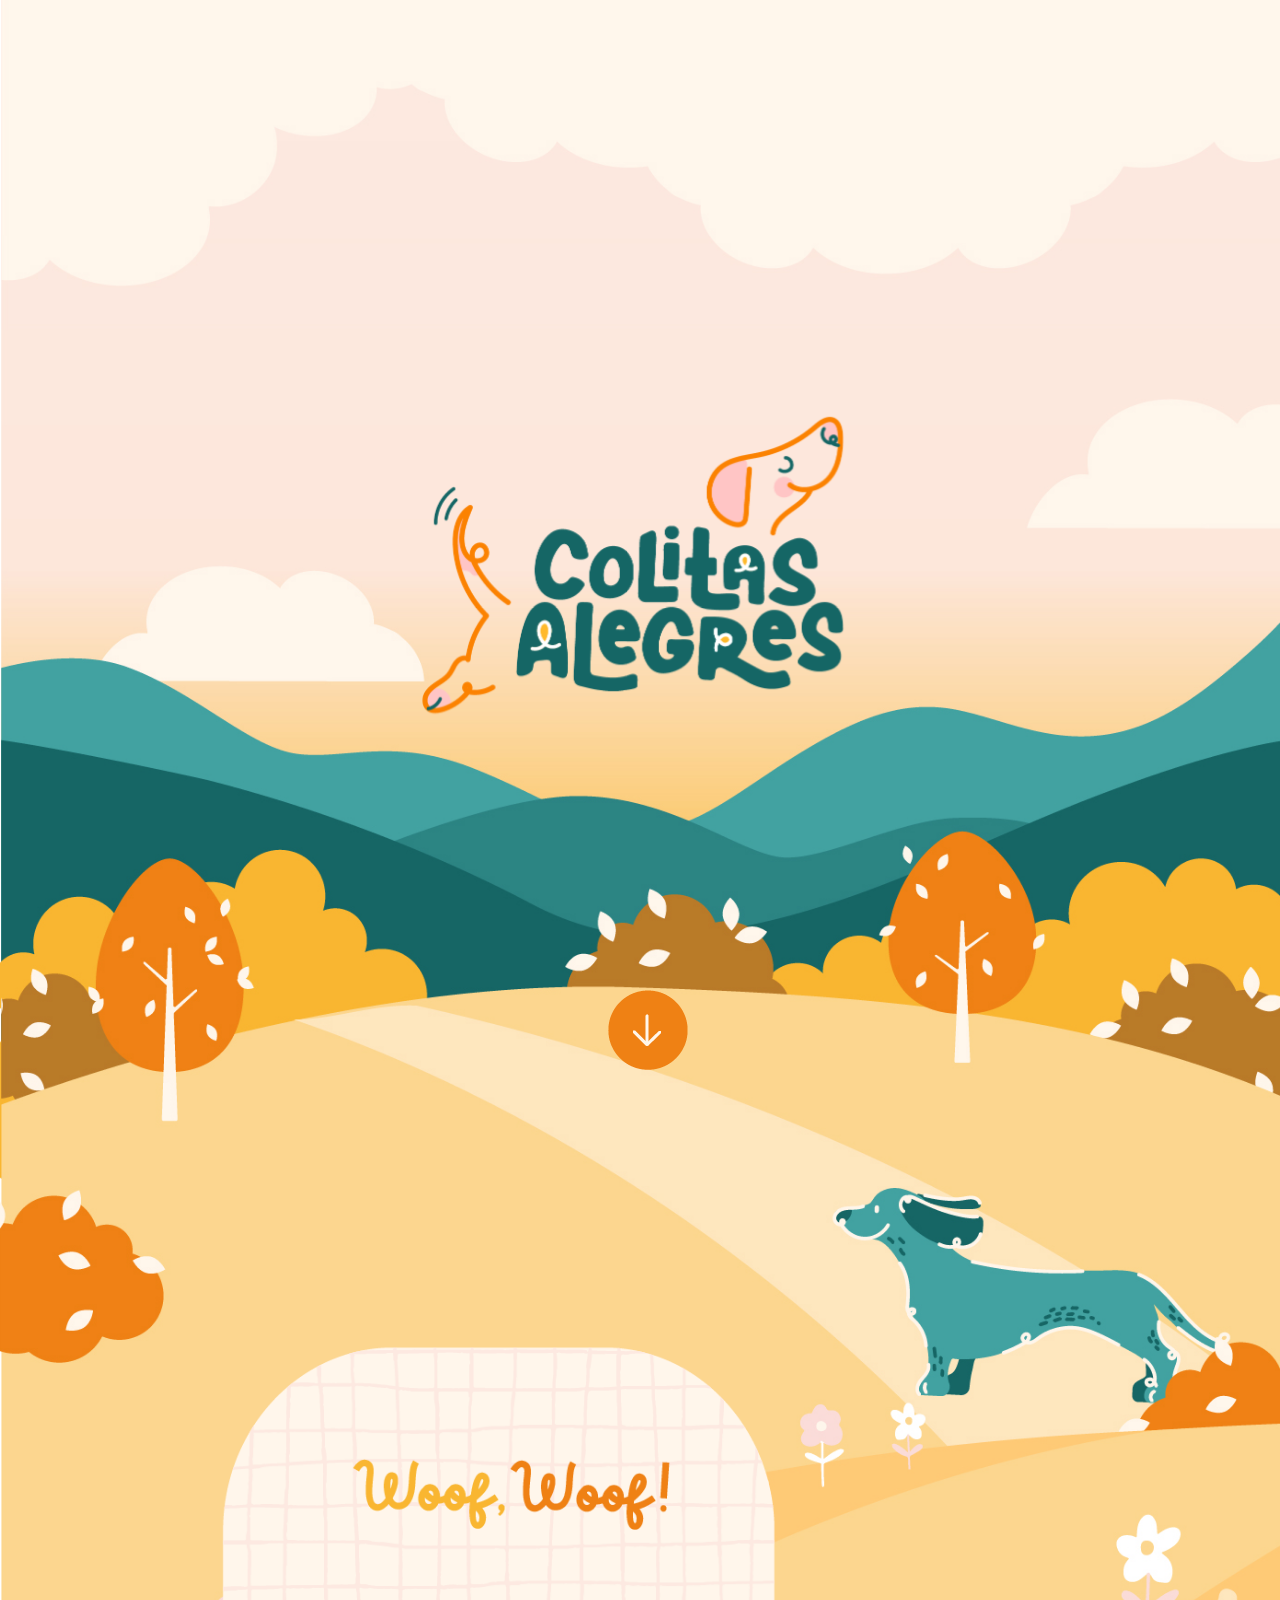
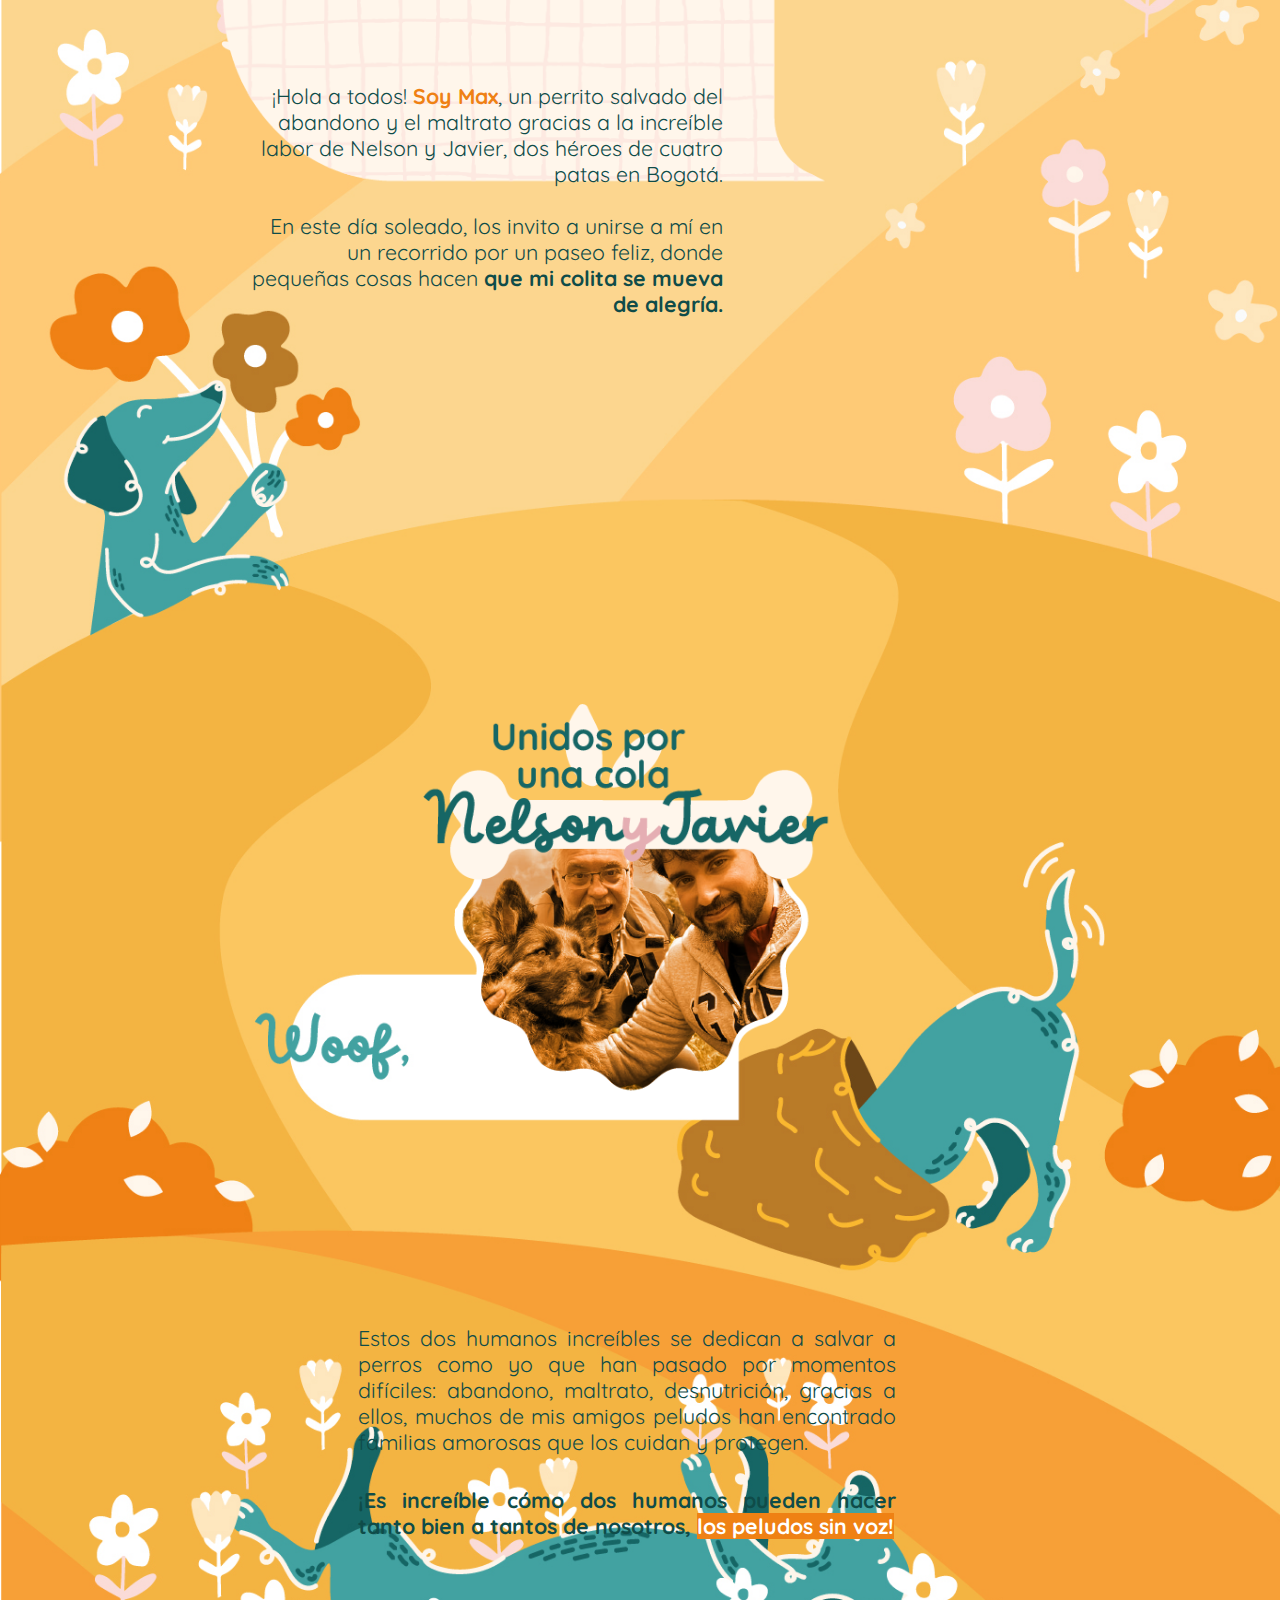
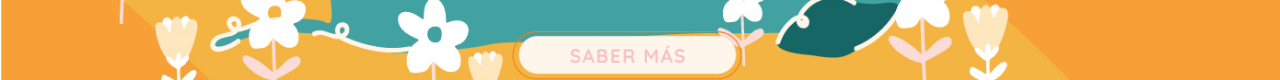
==== Colitas/index.html @ a788b343 "Creating "Colitas"Page" ====
<!DOCTYPE html>
<html lang="es">
  <head>
    <meta charset="UTF-8" />
    <meta name="viewport" content="width=device-width">
    <title>Colitas</title>
    <link rel="icon" href="/images/icon.png" type="image/png">
    <link rel="stylesheet" href="style.css" />
    
  </head>


  <body>

    <script src="parallax.js"></script>

    <div class="container-onePage">

      <div class="container-logo">
        <div class="container-logo2">
          <div data-relative-input="true" class="scene aniIustracion">
            <div data-depth="0.6">
              <img
                class="logo_pasillos"
                loading="lazy"
                src="images/img_4.png"
                alt=""
              />
            </div>
            <div data-depth="0.4">
              <img
                class="logo_pasillos"
                loading="lazy"
                src="images/img_3.png"
                alt=""
              />
            </div>
            <div data-depth="0.2">
              <img
                class="logo_pasillos"
                loading="lazy"
                src="images/img_2.png"
                alt=""
              />
            </div>
            <div data-depth="0.2">
              <img
                class="logo_pasillos"
                loading="lazy"
                src="images/img_1.png"
                alt=""
              />
            </div>
          </div>
        </div>

      </div>


    <!--  TODO: SCRIPT  -->
    
    <script src="main.js"></script>


    <a href="https://example.com">
    </a>
    <button>
        <img id="orange_btn" src="images/naranja_btn.png" alt="Button Image">
    </button>

    <nav id="globo1">
        <img  id="img_globo" src="images/globo1.png" alt="">
        <p>
            ¡Hola a todos! <span class="naranja">Soy Max</span>, un perrito salvado del abandono y el maltrato gracias a la
            increíble labor de Nelson y Javier, dos héroes de cuatro patas en Bogotá.
            <br>
            <br>
            En este día soleado, los invito a unirse a mí en un recorrido por un paseo feliz, donde
            pequeñas cosas hacen <span class="bold">que mi colita se mueva de alegría.</span>
        </p>
    </nav>

    <nav id="nelson">
        <img id="img_nelson" src="images/img_5.png" alt="">
        <p>Estos dos humanos increíbles se dedican a salvar a perros como yo que han pasado por
            momentos difíciles: abandono, maltrato, desnutrición, gracias a ellos, muchos de mis
            amigos peludos han encontrado familias amorosas que los cuidan y protegen.</p>
        <p id="nel_text_2">
            <span class="bold">
                ¡Es increíble cómo dos humanos pueden hacer tanto bien a tantos de nosotros, 
                <span class="back_orange">
                    los peludos sin voz!
                </span>
            </span>
        </p>
    </nav>

    <a id="saber_btn" href="https://chelseaceliss.wixsite.com/colitas-alegres-blog ">
        <img src="images/btn2.png" alt="">
    </a>

  </body>
</html>
---- Colitas/style.css ----
@font-face {
    font-family: 'Quick Regular';
    src: url(tipos/Quicksand-Regular.ttf);
}
@font-face {
    font-family: 'Quick Bold';
    src: url(tipos/Quicksand-Bold.ttf);
}


  ::-webkit-scrollbar {
    display: none;
  }
  
  
  .container-onePage {
    width: 100vw;
    margin-top: 10%;

  }
  
  
  .container-logo {
    display: flex;
    flex-direction: column;
    justify-content: center;
    align-items: center;
    height: 100vh;
  }
  
  
  .container-logo2 {
    width: 65%;
    text-align: center;
  }
  
  
  .logo_pasillos {
    width: 65%;
    text-align: center;
  }

  body{
    background-image: url(images/background.png);
    width: 100%;
    background-size: cover;  
    background-repeat: no-repeat;
  }

  #orange_btn{
    width: 100%; 
    
  }
  button {
    background: none;
    padding: 0;
    border: none;
    display: flex;
    margin: 0 auto;
    margin-top: -3%;
    cursor: pointer;
  }
  

  #globo1 {
    display: flex; /* Ajusta el ancho del enlace al contenido */
    margin: 0 ; /* Centra horizontalmente */  
    margin-top: 1%;
    }
    #img_globo { 
        position: absolute; 
        width: 51vw;
        left: 14.5%;
        top: 145%;
    }
    #globo1 p{
        font-family: 'Quick Regular';
        margin: 0 auto;
        color: #0F4C49;
        font-size: 16pt;
        position: absolute;
        top: 187%;
        width: 37%;
        text-align: right;
        left: 19.5%;
    }

    .naranja { 
        color: #EF8114;
        font-family: 'Quick Bold';
    }
    .bold{
        font-family: 'Quick Bold';
    }

    #nelson img{
        position: absolute;
        top: 256%;
        left: 33%;
        width: 32%;
    }
    #nelson p{
        font-family: 'Quick Regular';
        margin: 0 auto;
        color: #0F4C49;
        font-size: 16pt;
        position: absolute;
        top: 325%;
        width: 42%;
        text-align: justify;
        left: 28%;
    }

    #nelson #nel_text_2{
        font-family: 'Quick Regular';
        margin: 0 auto;
        color: #0F4C49;
        font-size: 16pt;
        position: absolute;
        top: 343%;
        width: 42%;
        text-align: justify;
        left: 28%;
    }
    .back_orange{
        background-color: #EF8114;
        color: white;
    }
    #saber_btn{
        display: flex;
        margin: 0 auto;
        position: absolute;
        left: 40%; 
        top: 359%;
    }
    #saber_btn img {
        width: 18vw;
    }
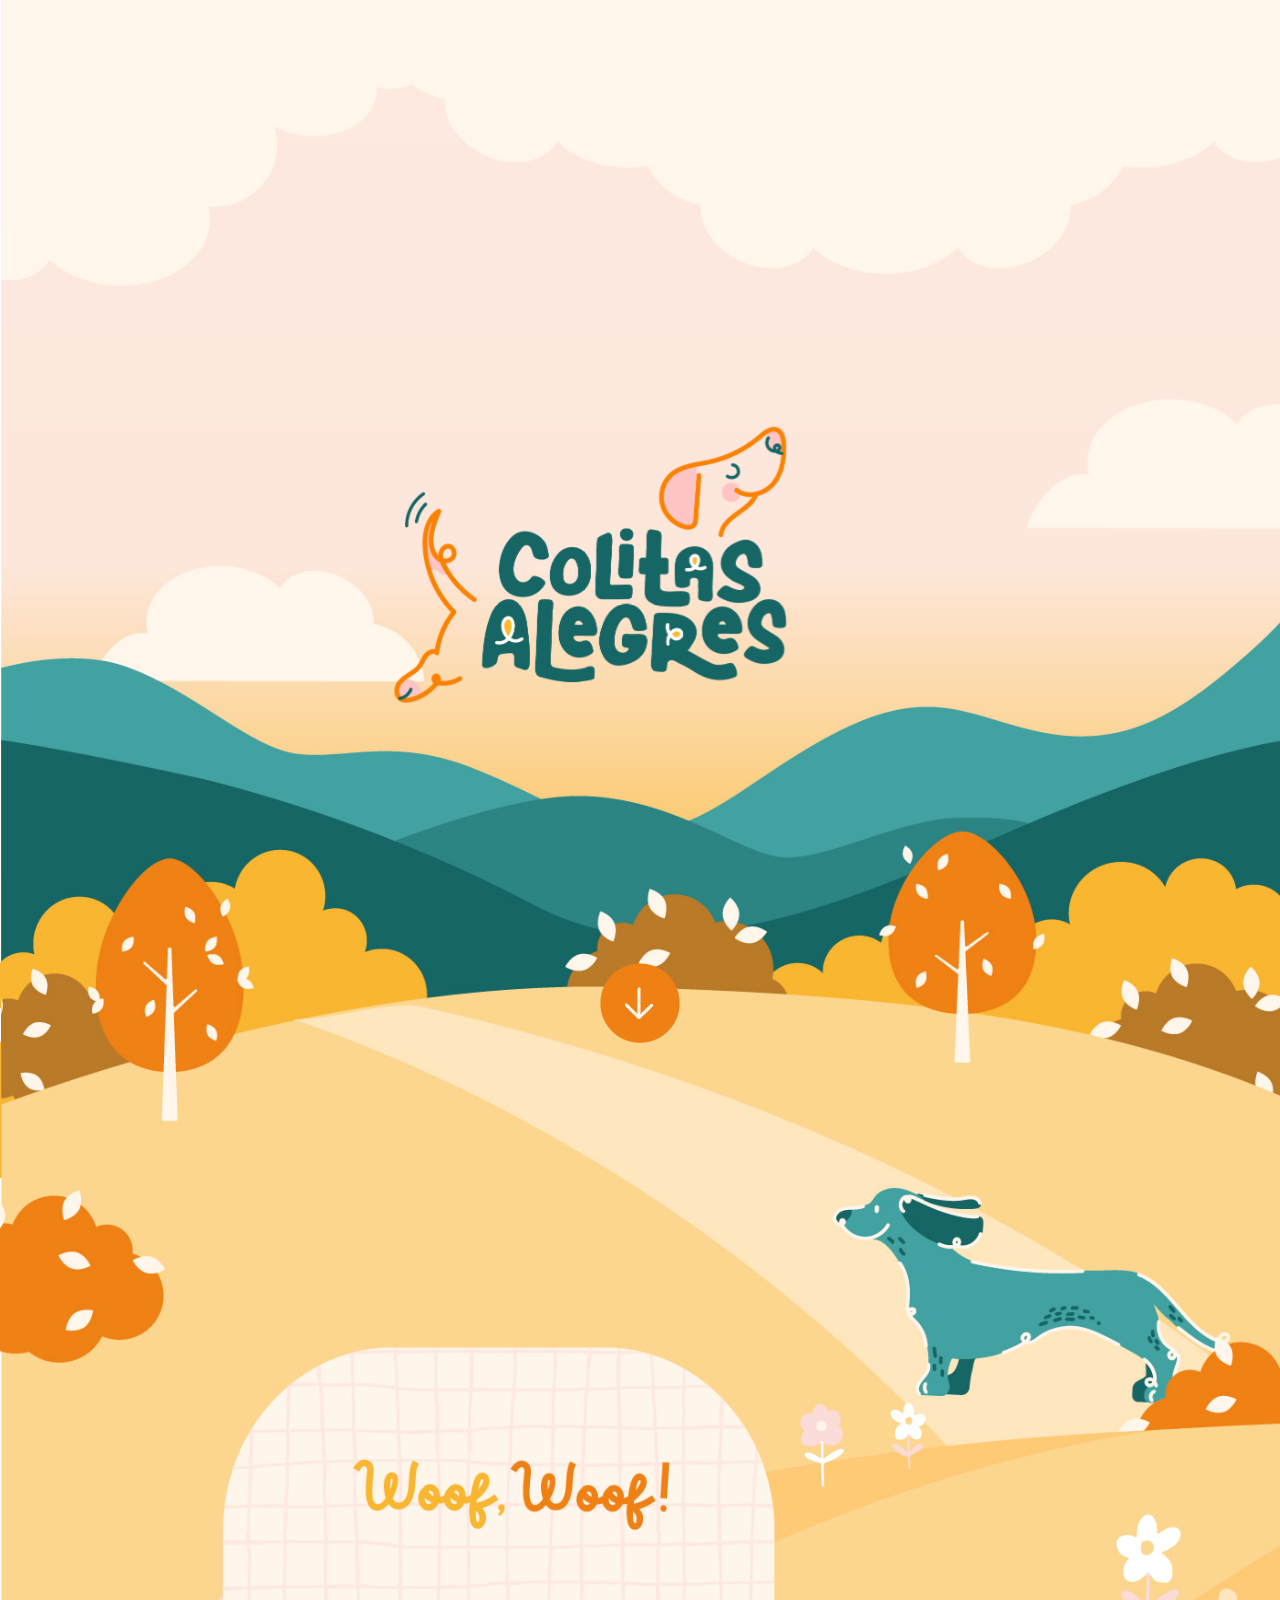
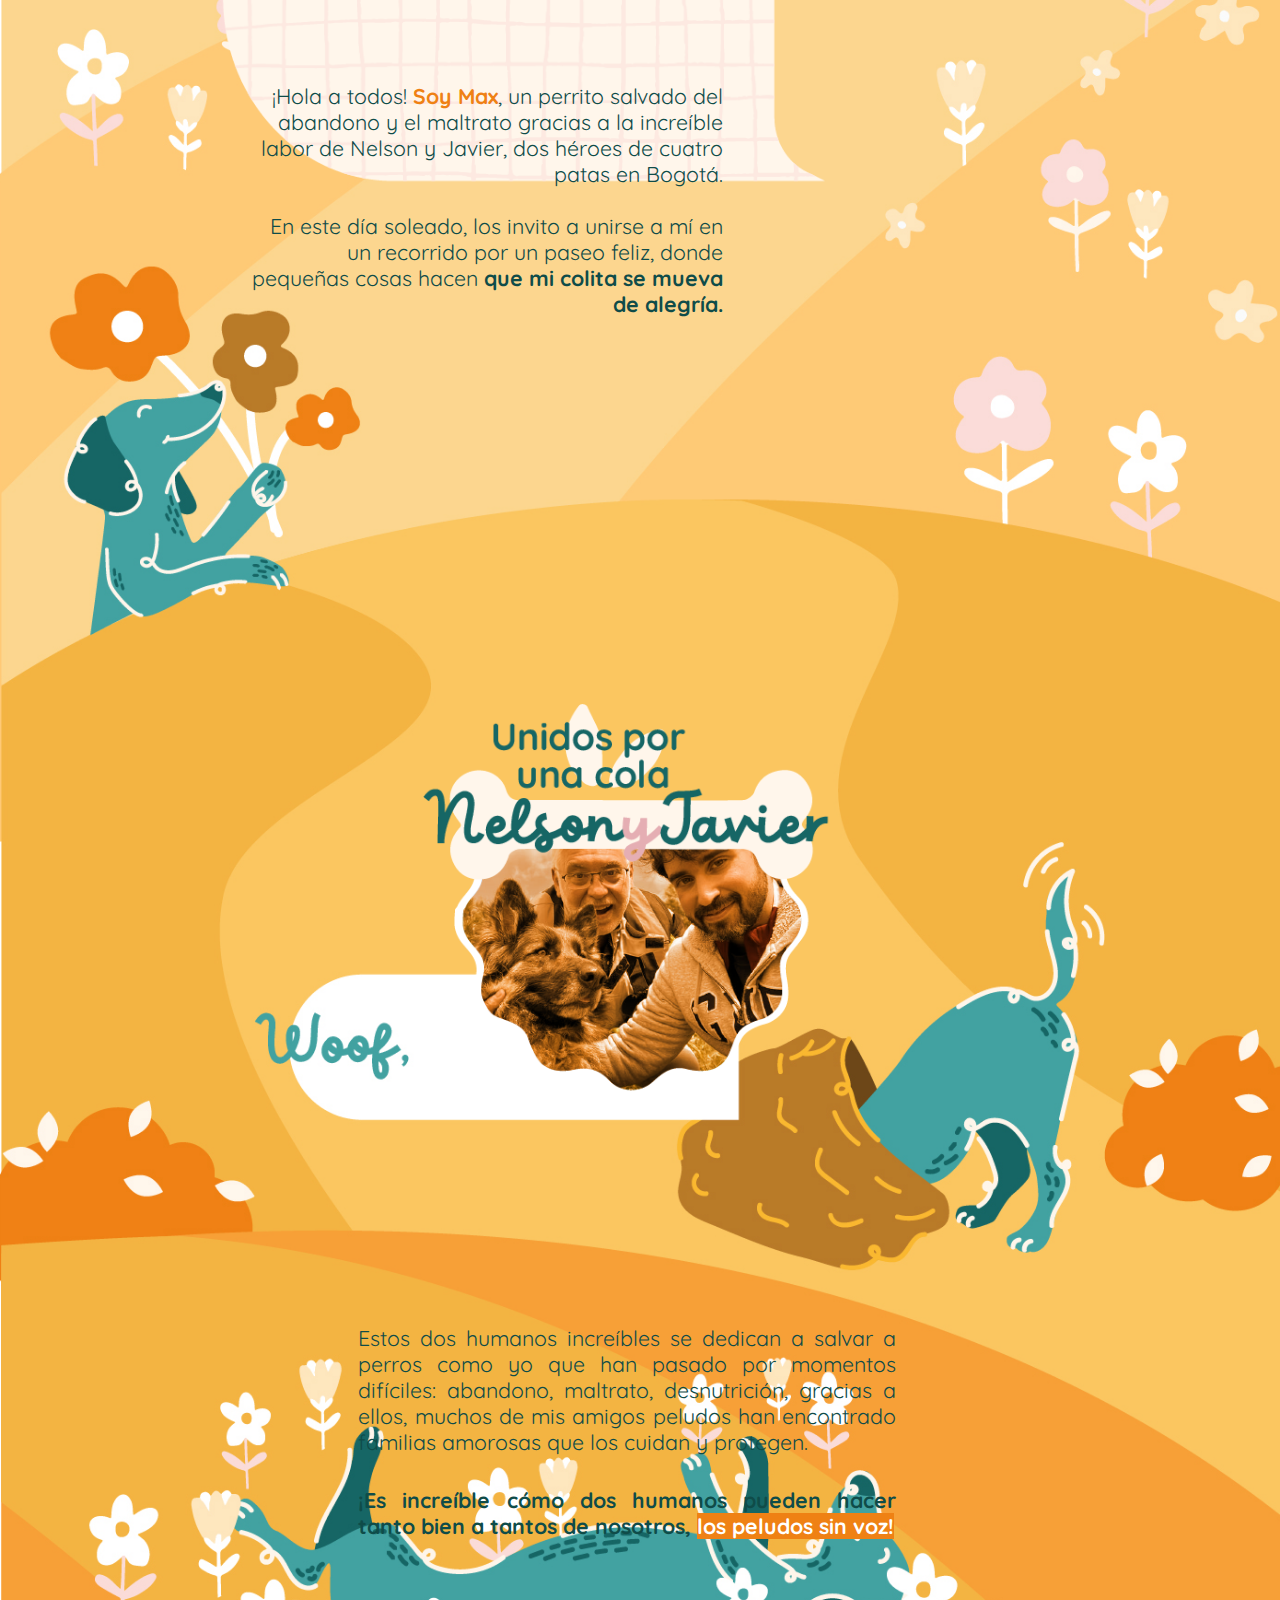
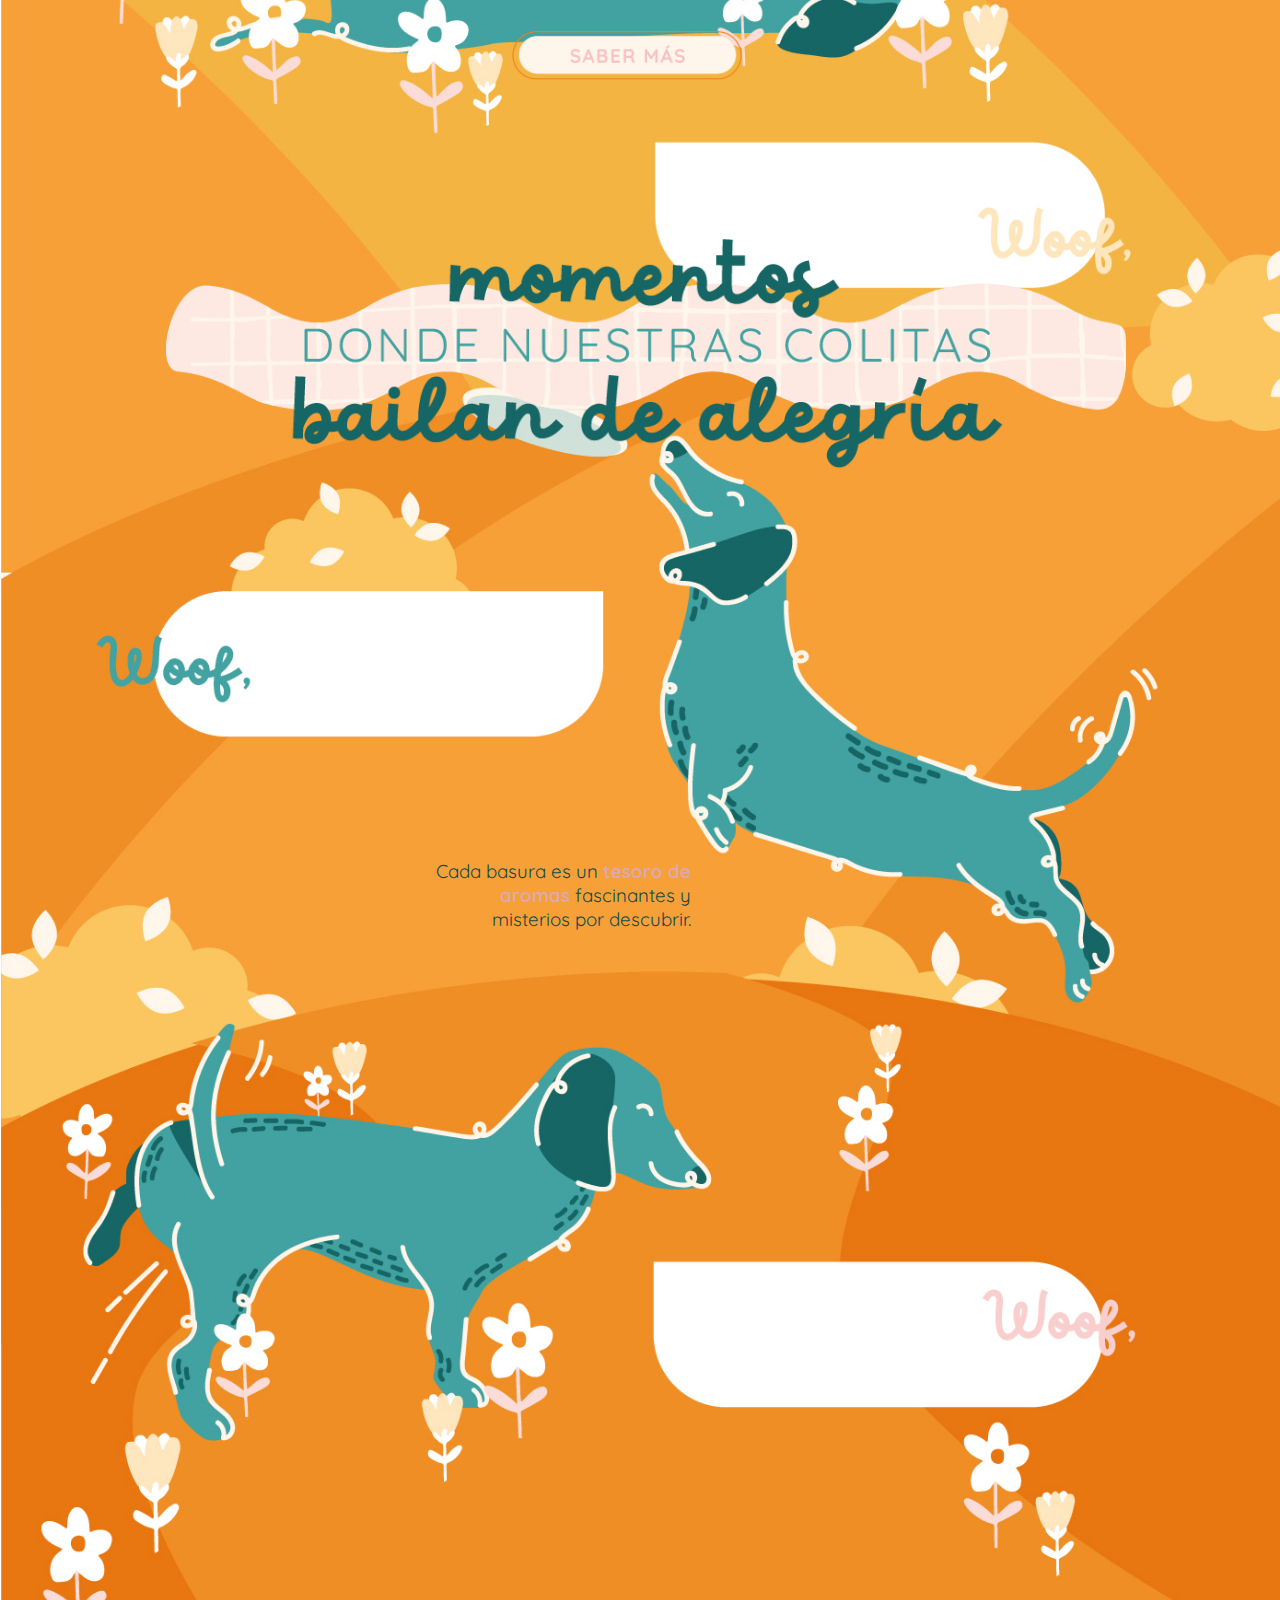
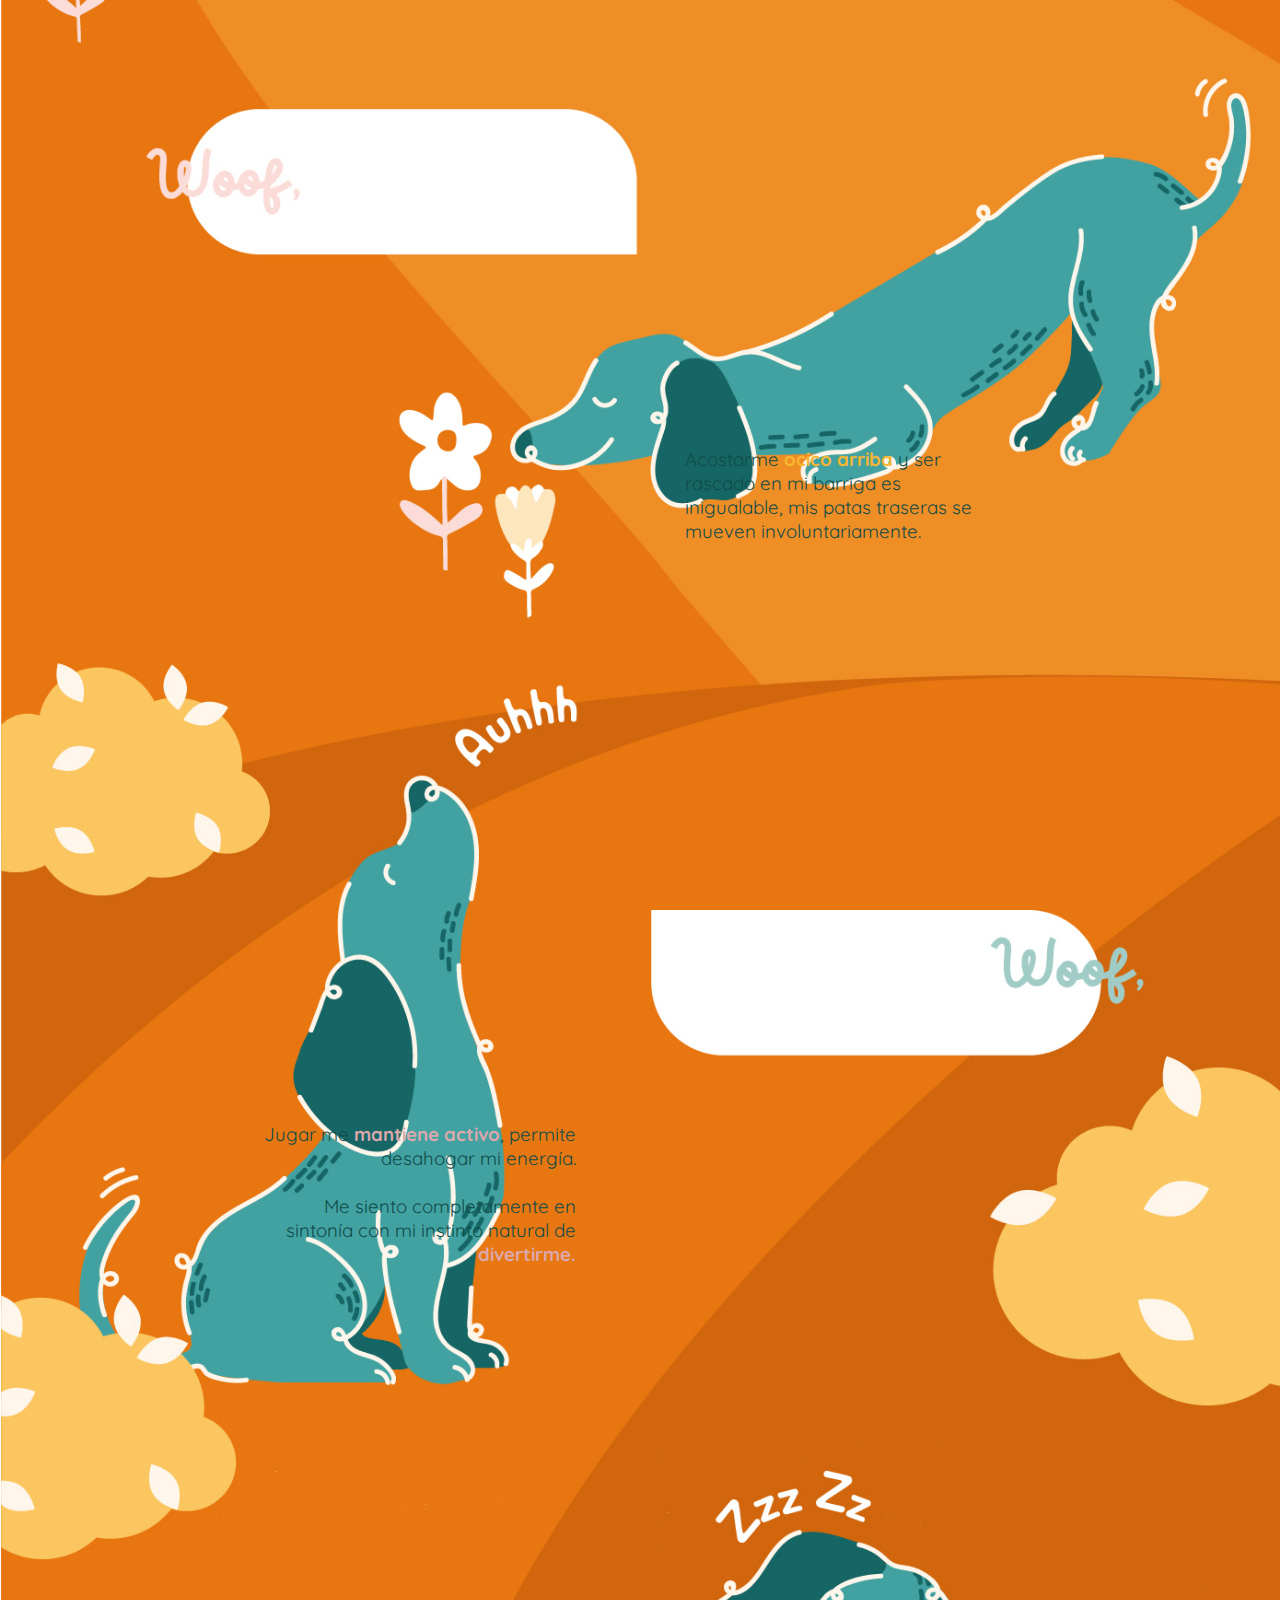
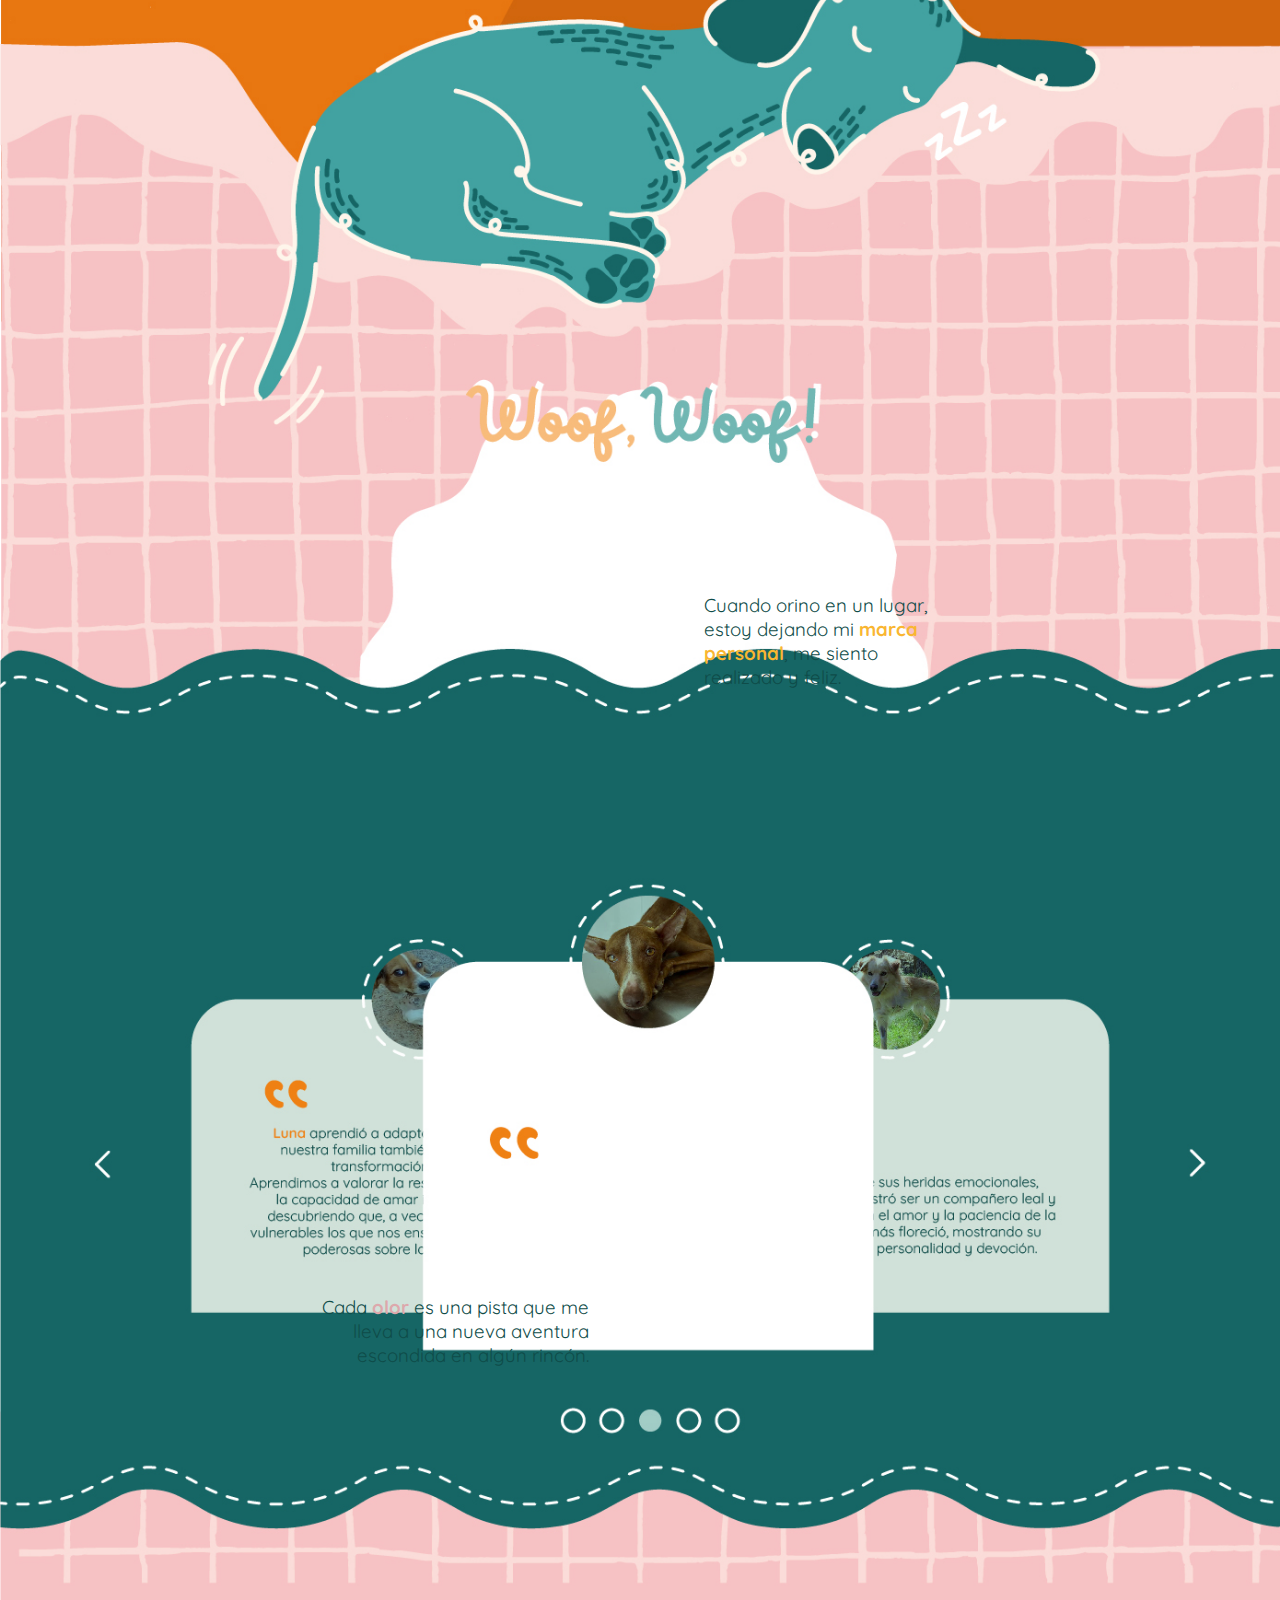
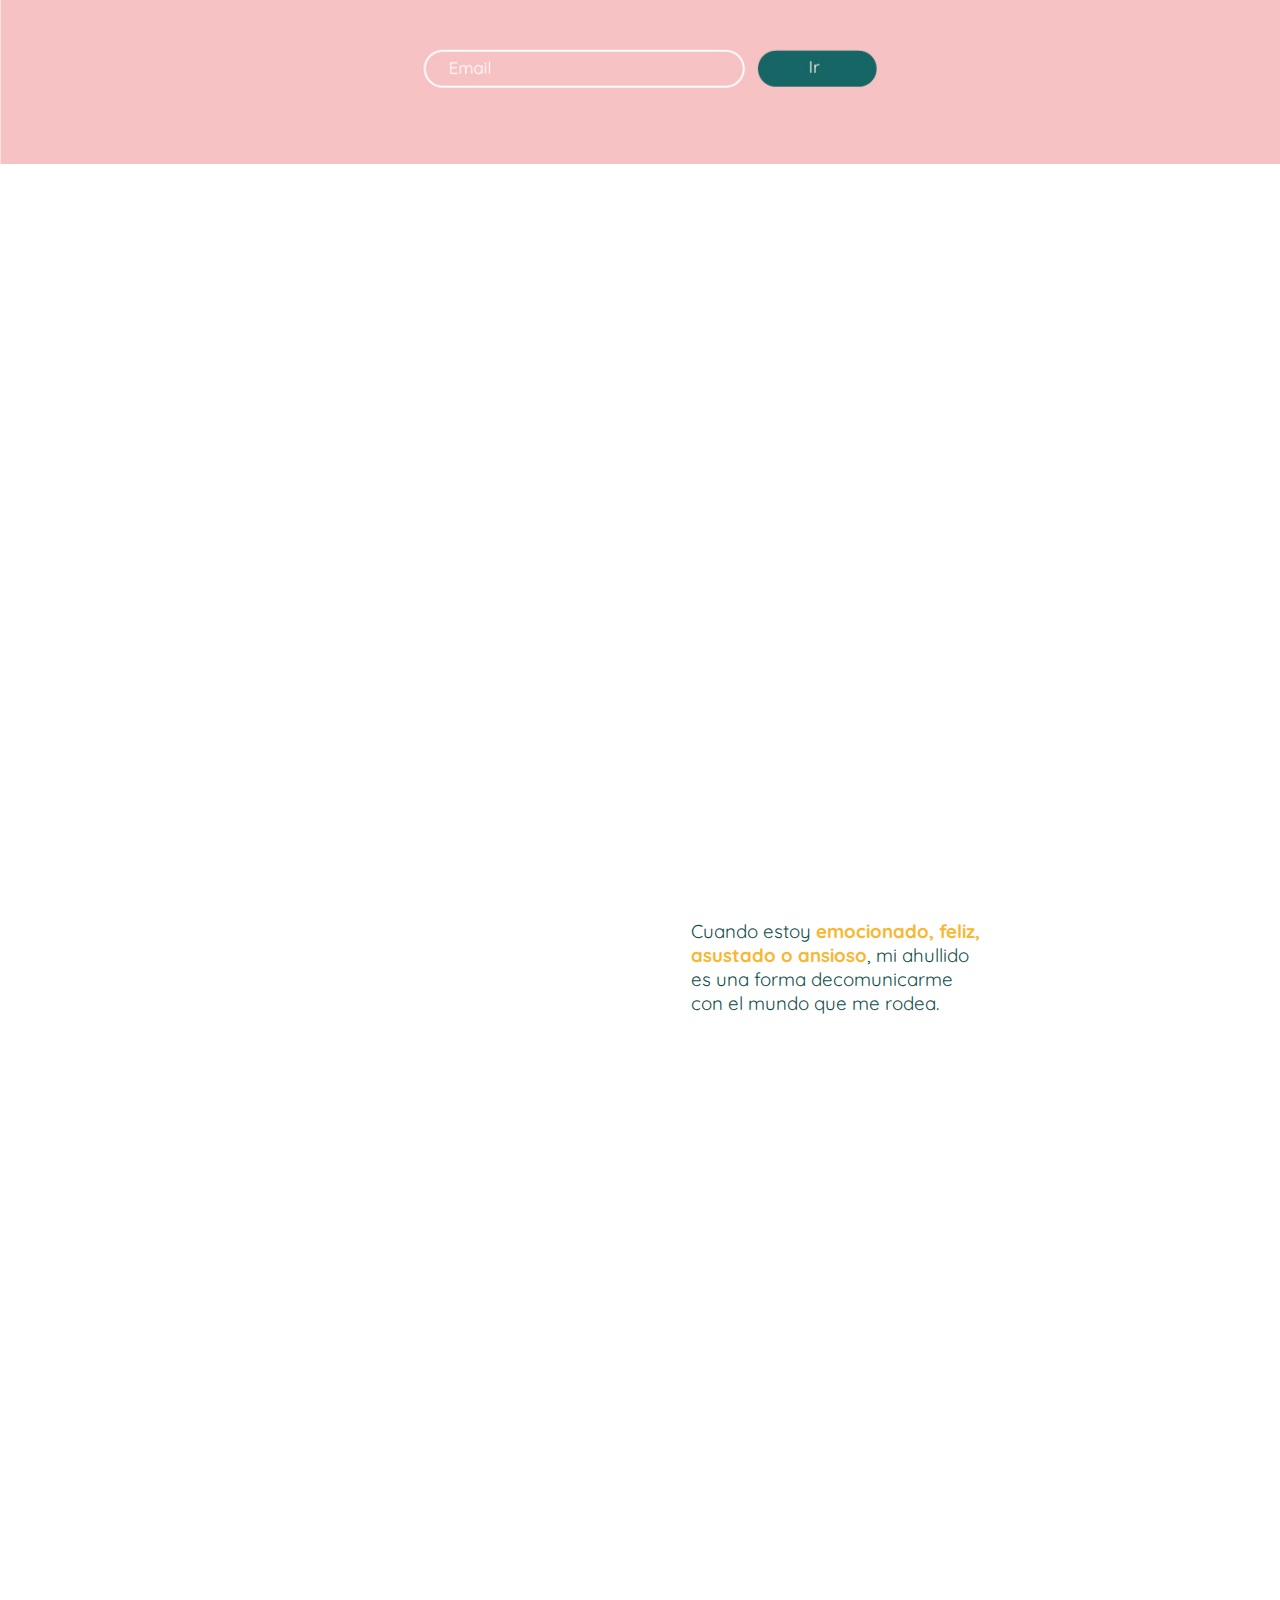
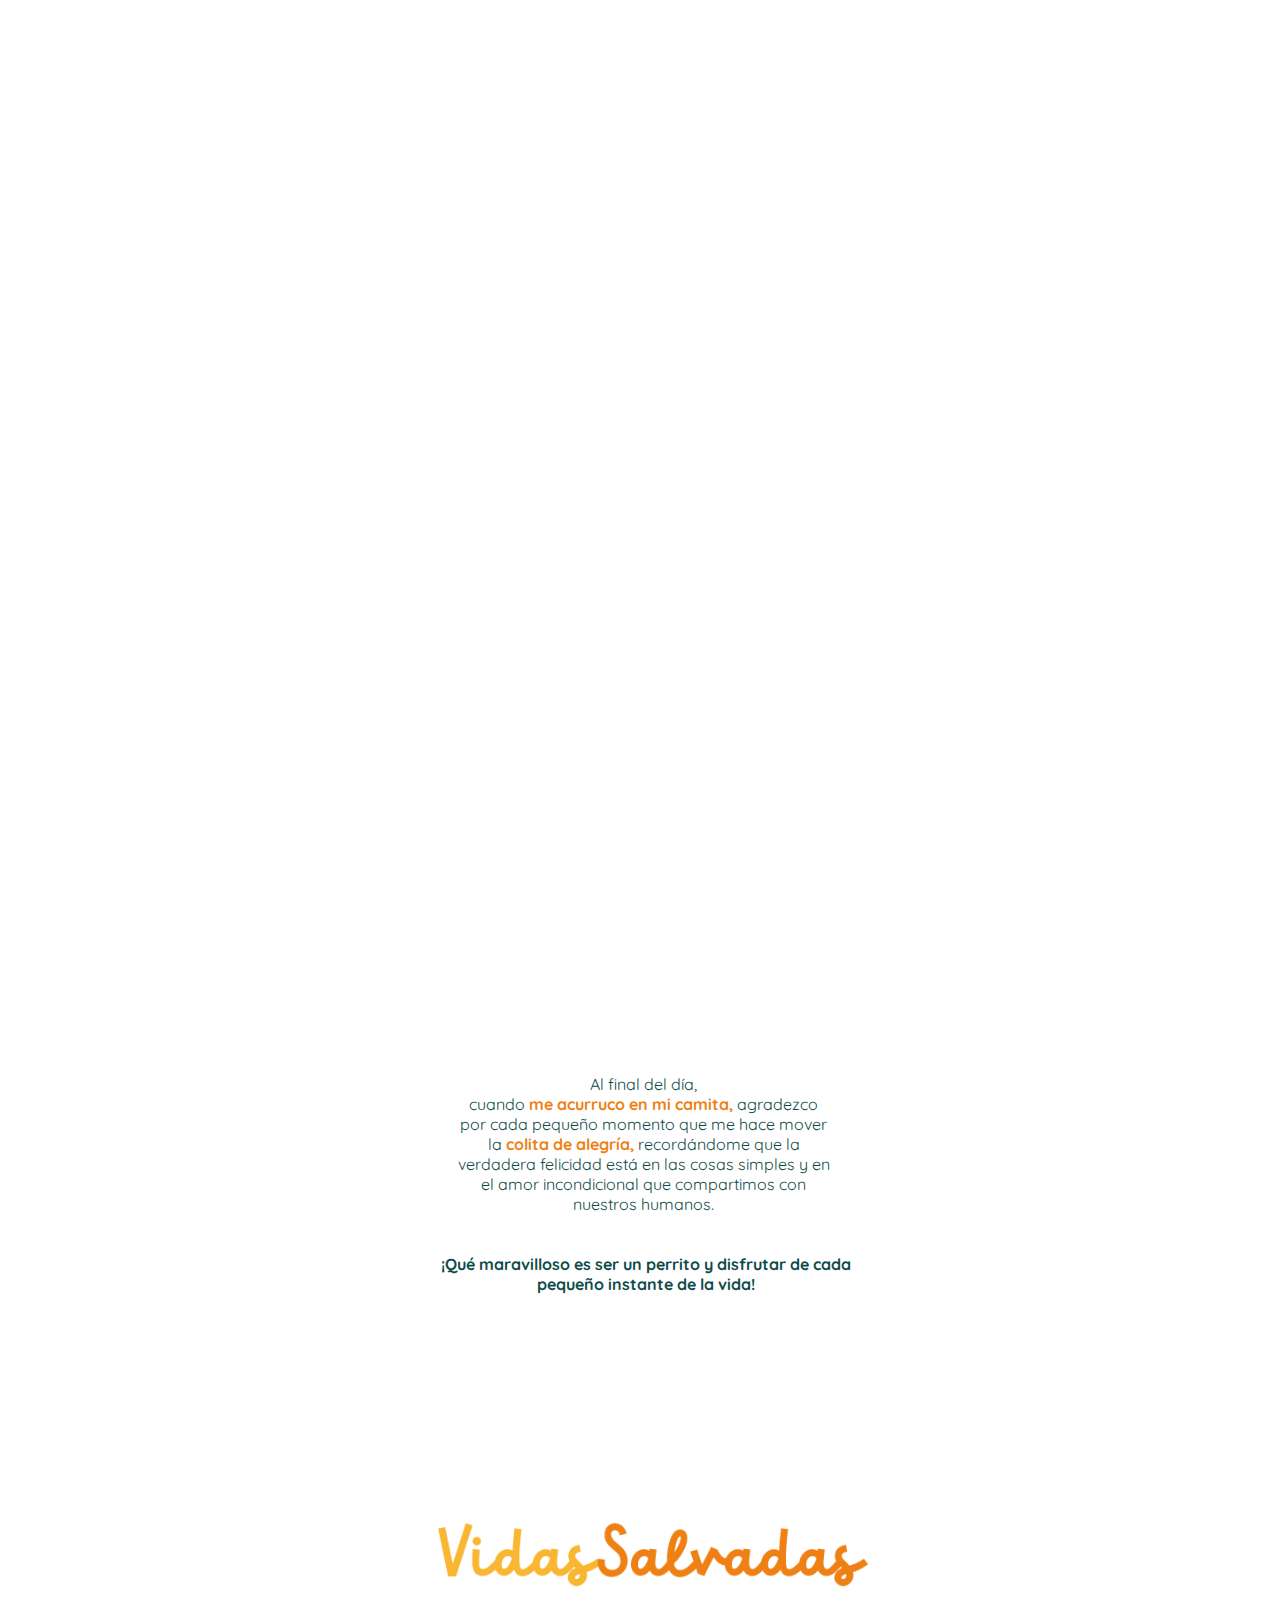
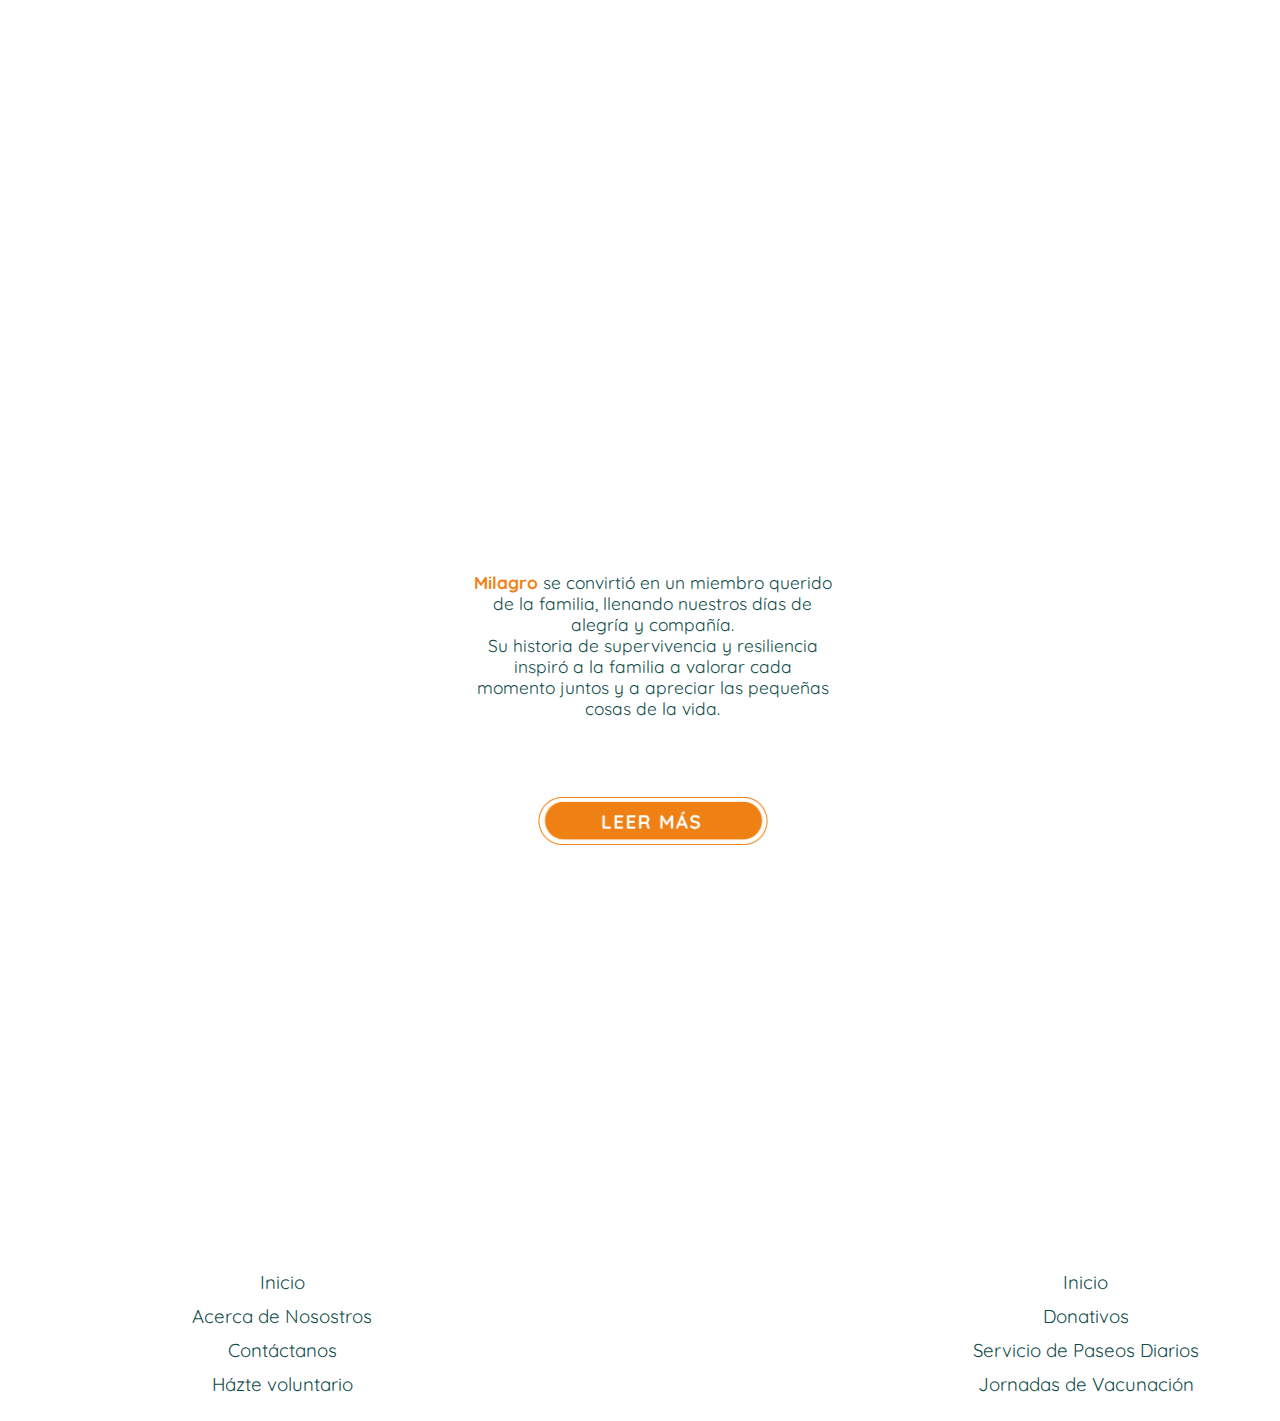
==== commit 017523b3: "Finishing page" ====
--- a/Colitas/index.html
+++ b/Colitas/index.html
@@ -12,9 +12,11 @@
 
   <body>
 
+    
+
     <script src="parallax.js"></script>
 
-    <div class="container-onePage">
+    <div id="inicio" class="container-onePage">
 
       <div class="container-logo">
         <div class="container-logo2">
@@ -56,17 +58,15 @@
 
       </div>
 
-
+    </div>  
     <!--  TODO: SCRIPT  -->
     
     <script src="main.js"></script>
 
+    <a id="flechita" href="#titu2">
+        <img id="orange_btn" src="images/naranja_btn.png" alt="Button Image">
+    </a>
 
-    <a href="https://example.com">
-    </a>
-    <button>
-        <img id="orange_btn" src="images/naranja_btn.png" alt="Button Image">
-    </button>
 
     <nav id="globo1">
         <img  id="img_globo" src="images/globo1.png" alt="">
@@ -95,9 +95,83 @@
         </p>
     </nav>
 
-    <a id="saber_btn" href="https://chelseaceliss.wixsite.com/colitas-alegres-blog ">
+    <a id="saber_btn" href="https://chelseaceliss.wixsite.com/colitas-alegres-blog " target="_blank" rel="noreferrer">
         <img src="images/btn2.png" alt="">
     </a>
 
+    <img id="titu2" src="images/tit2.png" alt="">
+
+    <p id="text3" >Cada basura es un <span class="rosa">tesoro de aromas</span> fascinantes y misterios por descubrir.</p>
+
+    <p id="text4" >Acostarme <span class="amarillo">ocico arriba</span> y ser rascado en mi barriga es inigualable, mis patas traseras se
+      mueven involuntariamente.</p>
+
+    <p id="text5">
+      Jugar me <span class="rosa">mantiene activo</span>, permite desahogar mi energía. 
+      <br><br>
+      Me siento completamente en sintonía con mi instinto natural de <span class="rosa">divertirme.</span>
+    </p>
+
+    <p id="text6">
+      Cuando orino en un lugar, estoy dejando mi <span class="amarillo">marca personal</span>, me siento realizado y feliz.
+    </p>
+
+    <p id="text7">
+      Cada <span class="rosa">olor</span> es una pista que me lleva a una nueva aventura escondida en algún rincón.
+    </p>
+
+    <p id="text8">
+      Cuando estoy <span class="amarillo">emocionado, feliz, asustado o ansioso</span>, mi ahullido es una forma decomunicarme con el mundo que me rodea.
+    </p>
+
+    <p id="text9">
+      Al final del día, <br>
+      cuando <span class="naranja">me acurruco en mi camita,</span> agradezco <br>
+      por cada pequeño momento que me hace mover la 
+      <span class="naranja">colita de alegría,</span> recordándome que la verdadera felicidad está en las cosas simples y en el
+      amor incondicional que compartimos con nuestros humanos.
+    </p>
+
+    <p id="text10" class="bold">
+      ¡Qué maravilloso es ser un perrito y disfrutar de cada pequeño instante de la vida!
+    </p>
+
+    <nav class="footer1">
+      <a href="#inicio">Inicio</a>
+      <a href="">Acerca de Nosostros</a>
+      <a href="">Contáctanos</a>
+      <a href="">Házte voluntario</a>
+
+    </nav>
+
+    <img id="tit3" src="images/tit3.png" alt="">
+
+    <p id="text11">
+      <span class="naranja">Milagro</span> se convirtió en un miembro querido de la familia, llenando nuestros días de
+      alegría y compañía. <br>
+      Su historia de supervivencia y resiliencia inspiró a la familia a valorar cada momento
+      juntos y a apreciar las pequeñas cosas de la vida.
+    </p>
+
+    <a id="leer_mas" href=" https://www.instagram.com/colitasalegres.co/" target="_blank" rel="noreferrer">
+      <img src="images/btn3.png" alt="">
+  </a>
+
+  <h2 class="bold">SUSCRÍBETE A NUESTRO BLOG DE NOTICIAS</h2>
+
+  <nav class="footer2">
+    <a href="#inicio">Inicio</a>
+    <a href="">Donativos</a>
+    <a href="">Servicio de Paseos Diarios</a>
+    <a href="">Jornadas de Vacunación</a>
+
+  </nav>
+
+
   </body>
+
+  <footer>
+    
+  </footer>
+
 </html>
--- a/Colitas/style.css
+++ b/Colitas/style.css
@@ -14,9 +14,8 @@
   
   
   .container-onePage {
-    width: 100vw;
+    width: 98vw;
     margin-top: 10%;
-
   }
   
   
@@ -26,45 +25,51 @@
     justify-content: center;
     align-items: center;
     height: 100vh;
+    width: 95%;
   }
   
   
   .container-logo2 {
     width: 65%;
     text-align: center;
+
   }
   
   
   .logo_pasillos {
     width: 65%;
     text-align: center;
+
   }
 
   body{
     background-image: url(images/background.png);
-    width: 100%;
-    background-size: cover;  
+    background-size: cover; 
     background-repeat: no-repeat;
   }
 
-  #orange_btn{
-    width: 100%; 
-    
-  }
-  button {
-    background: none;
-    padding: 0;
-    border: none;
+  p{
+    font-family: 'Quick Regular';
+    color: #0F4C49;
+    font-size: 16pt;
+  }
+
+  
+  #flechita {
     display: flex;
     margin: 0 auto;
-    margin-top: -3%;
-    cursor: pointer;
+    margin-top: -5%;
+  }
+
+  #orange_btn {
+    display: flex;
+    margin: 0 auto;
   }
   
 
   #globo1 {
-    display: flex; /* Ajusta el ancho del enlace al contenido */
-    margin: 0 ; /* Centra horizontalmente */  
+    display: flex;
+    margin: 0 ;
     margin-top: 1%;
     }
     #img_globo { 
@@ -74,10 +79,7 @@
         top: 145%;
     }
     #globo1 p{
-        font-family: 'Quick Regular';
         margin: 0 auto;
-        color: #0F4C49;
-        font-size: 16pt;
         position: absolute;
         top: 187%;
         width: 37%;
@@ -89,6 +91,14 @@
         color: #EF8114;
         font-family: 'Quick Bold';
     }
+    .amarillo {
+      color: #F9b631;
+      font-family: 'Quick Bold';
+    }
+    .rosa {
+      color: #DDA8AC;
+      font-family: 'Quick Bold';
+    }
     .bold{
         font-family: 'Quick Bold';
     }
@@ -100,10 +110,7 @@
         width: 32%;
     }
     #nelson p{
-        font-family: 'Quick Regular';
         margin: 0 auto;
-        color: #0F4C49;
-        font-size: 16pt;
         position: absolute;
         top: 325%;
         width: 42%;
@@ -112,10 +119,7 @@
     }
 
     #nelson #nel_text_2{
-        font-family: 'Quick Regular';
         margin: 0 auto;
-        color: #0F4C49;
-        font-size: 16pt;
         position: absolute;
         top: 343%;
         width: 42%;
@@ -137,4 +141,172 @@
         width: 18vw;
     }
 
+    #titu2 {
+      position: absolute;
+      top: 382%;
+      left: 13%;
+      width: 75%;
+    }
+
+    #text3 {
+      margin: 0 auto;
+      position: absolute;
+      top: 451%;
+      width: 20%;
+      text-align: right;
+      left: 34%;
+      font-size: 14pt;
+    }
+
+    #text4 {
+      margin: 0 auto;
+      position: absolute;
+      top: 583%;
+      width: 23%;
+      text-align: left;
+      left: 53.5%;
+      font-size: 14pt;
+    }
+
+    #text5 {
+      margin: 0 auto;
+      position: absolute;
+      top: 658%;
+      width: 25%;
+      text-align: right;
+      left: 20%;
+      font-size: 14pt;
+    }
+
+    #text6{
+      margin: 0 auto;
+      position: absolute;
+      top: 777%;
+      width: 20%;
+      text-align: left;
+      left: 55%;
+      font-size: 14pt;
+    }
+
+    #text7 {
+      margin: 0 auto;
+      position: absolute;
+      top: 855%;
+      width: 21%;
+      text-align: right;
+      left: 25%;
+      font-size: 14pt;
+    }
+    
+    #text8{
+      margin: 0 auto;
+      position: absolute;
+      top: 991%;
+      width: 23%;
+      text-align: left;
+      left: 54%;
+      font-size: 14pt;
+    }
+
+    #text9{
+      margin: 0 auto;
+      position: absolute;
+      top: 1186%;
+      width: 29.6%;
+      text-align: center;
+      left: 35.5%;
+      font-size: 12pt;
+    }
+
+    #text10{
+      margin: 0 auto;
+      position: absolute;
+      top: 1206%;
+      width: 35%;
+      text-align: center;
+      left: 33%;
+      font-size: 12pt;
+    }
+
+    #tit3 {
+      
+      position: absolute;
+      top: 1233%;
+      left: 33%;
+      width: 35%;
+    }
+
+    #text11{
+      margin: 0 auto;
+      position: absolute;
+      top: 1308%;
+      width: 28%;
+      text-align: center;
+      left: 37%;
+      font-size: 13pt;
+    }
+
+    #leer_mas{
+      display: flex;
+      margin: 0 auto;
+      position: absolute;
+      left: 42%; 
+      top: 1333%;
+    }
+    #leer_mas img {
+        width: 18vw;
+    }
+    .footer1 {
+      display: flex;
+      flex-direction: column;
+      align-items: center;
+      position: absolute;
+      top: 1385%;
+      left: 15%;
+    }
+    .footer1 a {
+      margin-top: 5px;
+      margin-bottom: 5px;
+      text-decoration: none;
+      font-family: 'Quick Regular';
+      color: #0F4C49;
+      font-size: 14pt;
+    }
+    .footer1 a:last-child  {
+      margin-bottom: 25px;
+    }
+    .footer2 {
+      display: flex;
+      flex-direction: column;
+      align-items: center;
+      position: absolute;
+      top: 1385%;
+      left: 76%;
+    }
+    .footer2 a {
+      margin-top: 5px;
+      margin-bottom: 5px;
+      text-decoration: none;
+      font-family: 'Quick Regular';
+      color: #0F4C49;
+      font-size: 14pt;
+    }
+    .footer2 a:last-child  {
+      margin-bottom: 25px;
+    }
+    h2{
+      position: absolute;
+      top: 1379%;
+      left: 34%;
+      color: white;
+    }
+
+    footer{
+      margin-top: 10px;
+      height: 10px;
+      width: 100%;
+    }
+  
+    
+
     